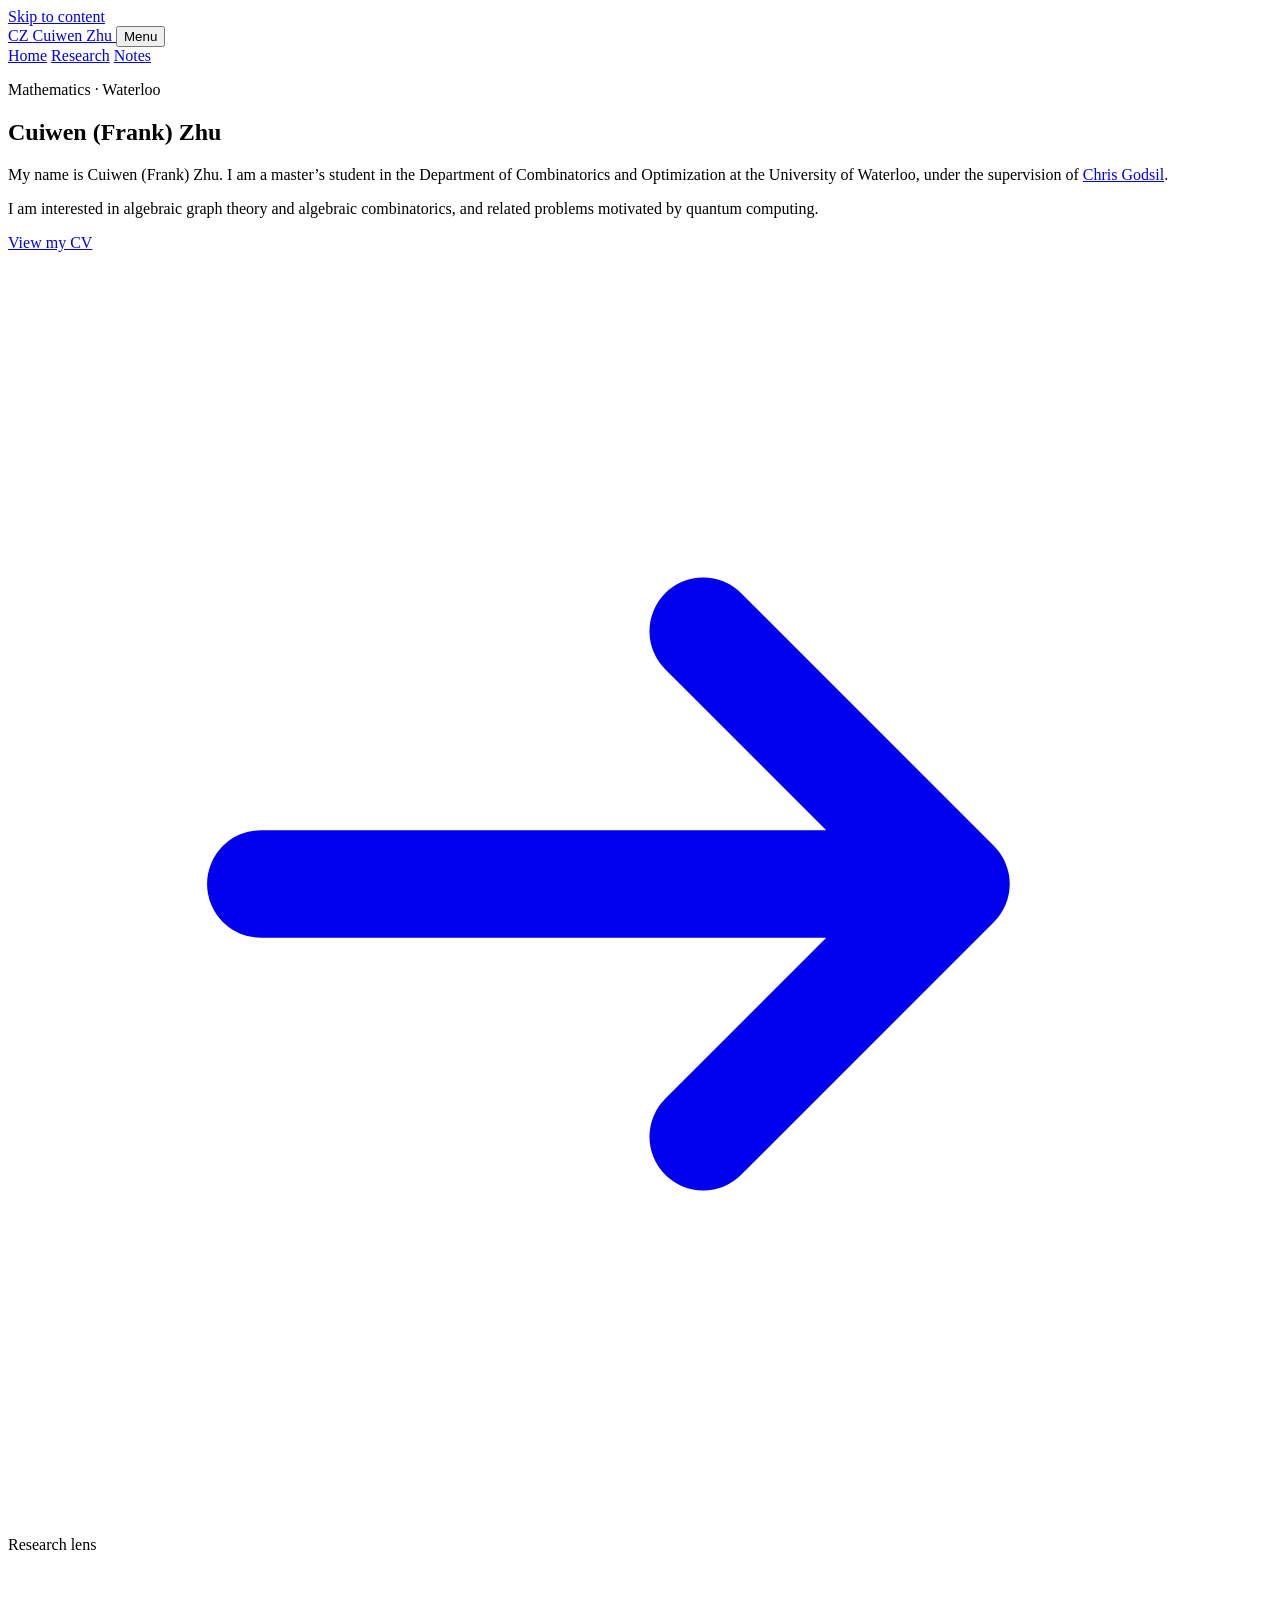
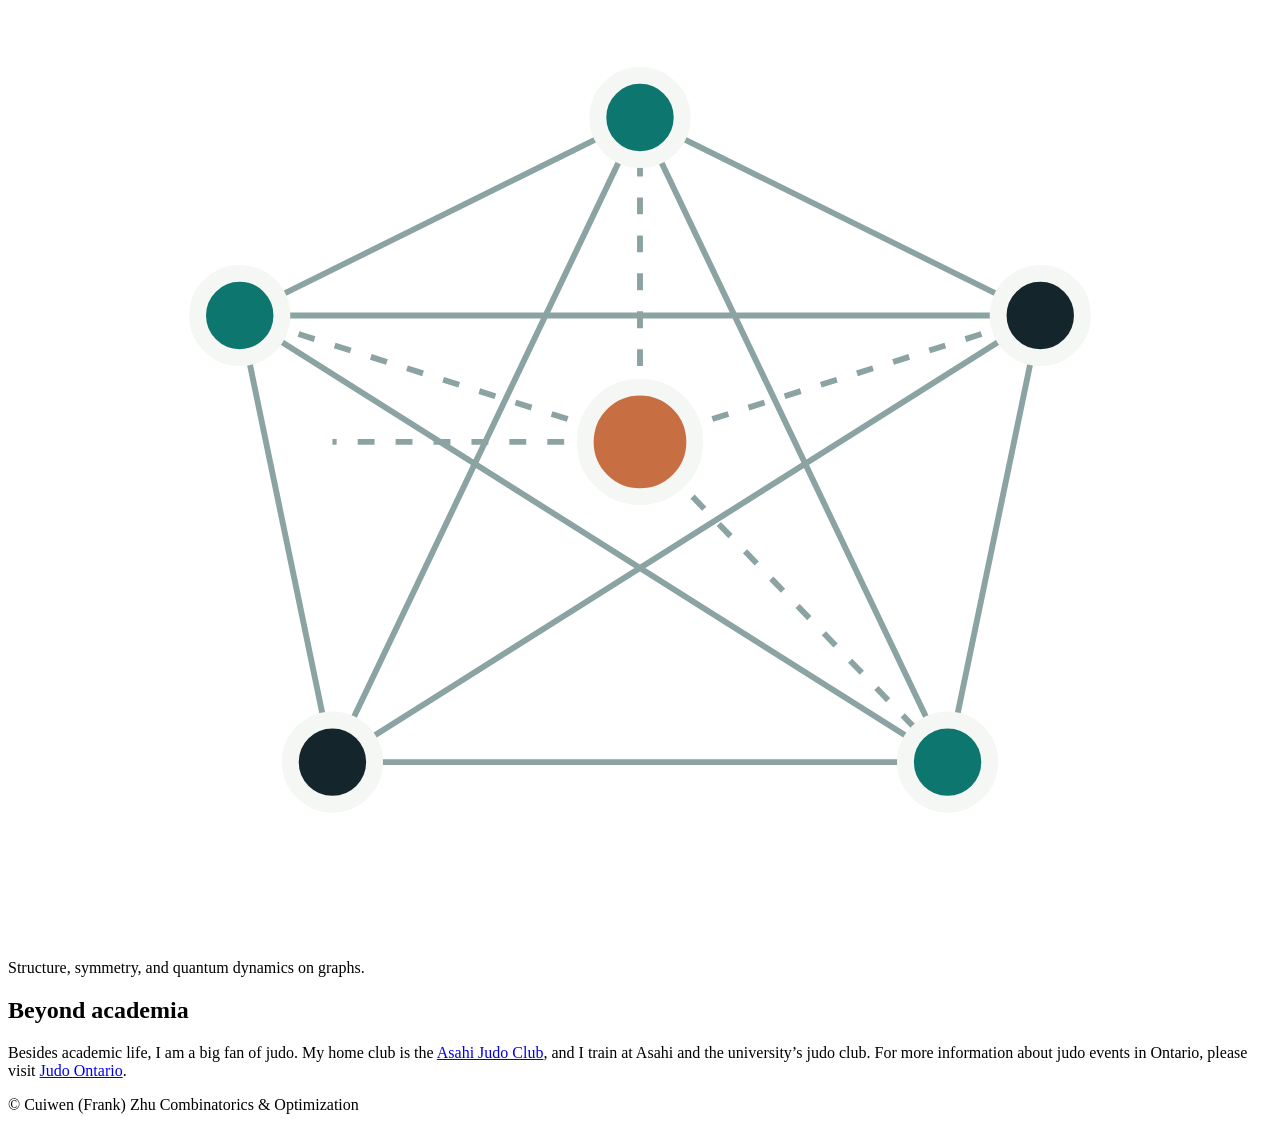
==== index.html @ d92edae8 "Add files via upload" ====
<!doctype html>
<html lang="en">
  <head>
    <meta charset="utf-8">
    <meta name="viewport" content="width=device-width, initial-scale=1">
    <meta name="description" content="Cuiwen (Frank) Zhu — master's student in Combinatorics and Optimization at the University of Waterloo.">
    <meta name="theme-color" content="#f5f7f4">
    <title>Cuiwen (Frank) Zhu</title>
    <link rel="icon" type="image/svg+xml" href="data:image/svg+xml,%3Csvg xmlns='http://www.w3.org/2000/svg' viewBox='0 0 64 64'%3E%3Crect width='64' height='64' rx='32' fill='%2314262c'/%3E%3Ccircle cx='20' cy='32' r='5' fill='%23f5f7f4'/%3E%3Ccircle cx='44' cy='18' r='5' fill='%23c86e43'/%3E%3Ccircle cx='44' cy='46' r='5' fill='%230c766f'/%3E%3Cpath d='M24 29 40 20M24 35l16 9M44 23v18' stroke='%23f5f7f4' stroke-width='3'/%3E%3C/svg%3E">
    <link rel="stylesheet" href="assets/styles.css">
    <script src="assets/site.js" defer></script>
  </head>
  <body>
    <a class="skip-link" href="#main-content">Skip to content</a>
    <header class="site-header">
      <div class="nav-shell">
        <a class="brand" href="index.html" aria-label="Cuiwen Zhu, home">
          <span class="brand-mark" aria-hidden="true">CZ</span>
          <span class="brand-name">Cuiwen Zhu</span>
        </a>
        <button class="nav-toggle" type="button" aria-expanded="false" aria-controls="site-navigation">Menu</button>
        <nav class="site-nav" id="site-navigation" aria-label="Primary navigation">
          <a href="index.html" aria-current="page">Home</a>
          <a href="research.html">Research</a>
          <a href="notes.html">Notes</a>
        </nav>
      </div>
    </header>

    <main class="page-shell" id="main-content">
      <div class="intro-grid">
        <section aria-labelledby="home-title">
          <p class="eyebrow">Mathematics · Waterloo</p>
          <h1 id="home-title">Cuiwen <span>(Frank) Zhu</span></h1>
          <p class="lede">
            My name is Cuiwen (Frank) Zhu. I am a master’s student in the Department of Combinatorics and Optimization at the University of Waterloo, under the supervision of
            <a class="text-link" href="https://www.math.uwaterloo.ca/~cgodsil/" target="_blank" rel="noreferrer">Chris Godsil</a>.
          </p>
          <p class="body-copy">
            I am interested in algebraic graph theory and algebraic combinatorics, and related problems motivated by quantum computing.
          </p>
          <a class="button-link" href="assets/CV_Frank_Zhu.pdf" target="_blank">
            View my CV
            <svg viewBox="0 0 20 20" fill="none" aria-hidden="true">
              <path d="M4 10h11M11 6l4 4-4 4" stroke="currentColor" stroke-width="1.7" stroke-linecap="round" stroke-linejoin="round"/>
            </svg>
          </a>
        </section>

        <aside class="research-mark" aria-label="Abstract graph motif">
          <p class="eyebrow">Research lens</p>
          <svg viewBox="0 0 300 230" role="img" aria-labelledby="graph-title graph-desc">
            <title id="graph-title">A symmetric graph</title>
            <desc id="graph-desc">Seven vertices connected in a circular, symmetric pattern.</desc>
            <g fill="none" stroke="#8ba3a2" stroke-width="1.4">
              <path d="M150 35 245 82 223 188 77 188 55 82Z"/>
              <path d="M150 35 223 188M150 35 77 188M245 82 77 188M55 82l168 106M55 82h190"/>
              <path d="M150 112 150 35M150 112l95-30M150 112l73 76M150 112H77M150 112 55 82" stroke-dasharray="4 5"/>
            </g>
            <g stroke="#f5f7f4" stroke-width="4">
              <circle cx="150" cy="35" r="10" fill="#0c766f"/>
              <circle cx="245" cy="82" r="10" fill="#14262c"/>
              <circle cx="223" cy="188" r="10" fill="#0c766f"/>
              <circle cx="77" cy="188" r="10" fill="#14262c"/>
              <circle cx="55" cy="82" r="10" fill="#0c766f"/>
              <circle cx="150" cy="112" r="13" fill="#c86e43"/>
            </g>
          </svg>
          <p class="mark-caption">Structure, symmetry, and quantum dynamics on graphs.</p>
        </aside>
      </div>

      <section class="judo-note" aria-labelledby="beyond-title">
        <h2 id="beyond-title">Beyond academia</h2>
        <p>
          Besides academic life, I am a big fan of judo. My home club is the
          <a class="text-link" href="https://www.asahijudoclub.ca/" target="_blank" rel="noreferrer">Asahi Judo Club</a>, and I train at Asahi and the university’s judo club.
          For more information about judo events in Ontario, please visit <a class="text-link" href="https://www.judoontario.ca/" target="_blank" rel="noreferrer">Judo Ontario</a>.
        </p>
      </section>
    </main>

    <footer class="site-footer">
      <span>© <span data-year></span> Cuiwen (Frank) Zhu</span>
      <span>Combinatorics &amp; Optimization</span>
    </footer>
  </body>
</html>
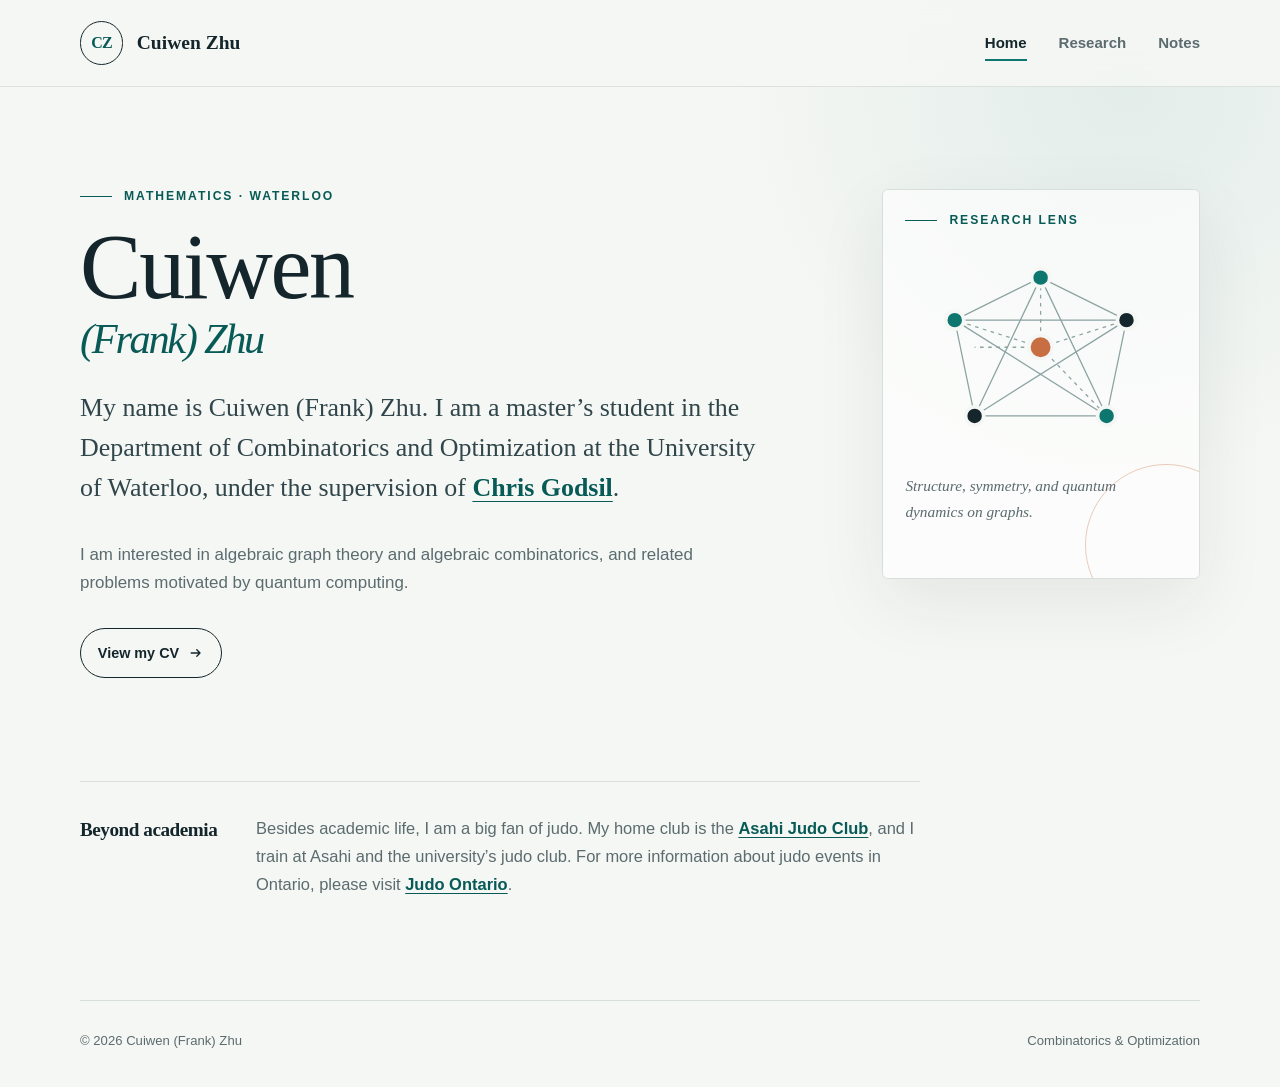
==== commit 61072efb: "Add files via upload" ====
--- a/index.html
+++ b/index.html
@@ -7,8 +7,8 @@
     <meta name="theme-color" content="#f5f7f4">
     <title>Cuiwen (Frank) Zhu</title>
     <link rel="icon" type="image/svg+xml" href="data:image/svg+xml,%3Csvg xmlns='http://www.w3.org/2000/svg' viewBox='0 0 64 64'%3E%3Crect width='64' height='64' rx='32' fill='%2314262c'/%3E%3Ccircle cx='20' cy='32' r='5' fill='%23f5f7f4'/%3E%3Ccircle cx='44' cy='18' r='5' fill='%23c86e43'/%3E%3Ccircle cx='44' cy='46' r='5' fill='%230c766f'/%3E%3Cpath d='M24 29 40 20M24 35l16 9M44 23v18' stroke='%23f5f7f4' stroke-width='3'/%3E%3C/svg%3E">
-    <link rel="stylesheet" href="assets/styles.css">
-    <script src="assets/site.js" defer></script>
+    <link rel="stylesheet" href="styles.css">
+    <script src="site.js" defer></script>
   </head>
   <body>
     <a class="skip-link" href="#main-content">Skip to content</a>
@@ -39,7 +39,7 @@
           <p class="body-copy">
             I am interested in algebraic graph theory and algebraic combinatorics, and related problems motivated by quantum computing.
           </p>
-          <a class="button-link" href="assets/CV_Frank_Zhu.pdf" target="_blank">
+          <a class="button-link" href="CV_Frank_Zhu.pdf" target="_blank">
             View my CV
             <svg viewBox="0 0 20 20" fill="none" aria-hidden="true">
               <path d="M4 10h11M11 6l4 4-4 4" stroke="currentColor" stroke-width="1.7" stroke-linecap="round" stroke-linejoin="round"/>
--- a/styles.css
+++ b/styles.css
@@ -0,0 +1,635 @@
+:root {
+  --paper: #f5f7f4;
+  --paper-bright: #ffffff;
+  --ink: #14262c;
+  --muted: #5b6b6e;
+  --line: #d6dfdc;
+  --teal: #0c766f;
+  --teal-dark: #075a55;
+  --orange: #c86e43;
+  --shadow: 0 24px 70px rgba(20, 38, 44, 0.08);
+  --serif: "Iowan Old Style", "Palatino Linotype", Palatino, Georgia, serif;
+  --sans: Inter, ui-sans-serif, -apple-system, BlinkMacSystemFont, "Segoe UI", sans-serif;
+}
+
+* {
+  box-sizing: border-box;
+}
+
+html {
+  scroll-behavior: smooth;
+}
+
+body {
+  margin: 0;
+  min-width: 320px;
+  background:
+    radial-gradient(circle at 88% 8%, rgba(12, 118, 111, 0.08), transparent 25rem),
+    var(--paper);
+  color: var(--ink);
+  font-family: var(--sans);
+  font-size: 1rem;
+  line-height: 1.7;
+  -webkit-font-smoothing: antialiased;
+}
+
+a {
+  color: var(--teal-dark);
+  text-decoration-thickness: 1px;
+  text-underline-offset: 0.2em;
+}
+
+a:hover {
+  color: var(--orange);
+}
+
+a:focus-visible,
+button:focus-visible {
+  outline: 3px solid rgba(12, 118, 111, 0.32);
+  outline-offset: 4px;
+}
+
+.skip-link {
+  position: fixed;
+  z-index: 100;
+  top: 0.75rem;
+  left: 0.75rem;
+  transform: translateY(-180%);
+  padding: 0.6rem 0.9rem;
+  border-radius: 0.3rem;
+  background: var(--ink);
+  color: white;
+}
+
+.skip-link:focus {
+  transform: translateY(0);
+}
+
+.site-header {
+  position: relative;
+  z-index: 10;
+  border-bottom: 1px solid rgba(20, 38, 44, 0.1);
+  background: rgba(245, 247, 244, 0.86);
+  backdrop-filter: blur(14px);
+}
+
+.nav-shell,
+.page-shell,
+.site-footer {
+  width: min(1120px, calc(100% - 3rem));
+  margin-inline: auto;
+}
+
+.nav-shell {
+  min-height: 86px;
+  display: flex;
+  align-items: center;
+  justify-content: space-between;
+  gap: 2rem;
+}
+
+.brand {
+  display: inline-flex;
+  align-items: center;
+  gap: 0.85rem;
+  color: var(--ink);
+  text-decoration: none;
+}
+
+.brand-mark {
+  display: grid;
+  width: 2.7rem;
+  aspect-ratio: 1;
+  place-items: center;
+  border: 1px solid var(--ink);
+  border-radius: 50%;
+  color: var(--teal-dark);
+  font-family: var(--serif);
+  font-size: 1rem;
+  font-weight: 700;
+  letter-spacing: -0.05em;
+}
+
+.brand-name {
+  font-family: var(--serif);
+  font-size: 1.22rem;
+  font-weight: 700;
+}
+
+.nav-toggle {
+  display: none;
+  border: 0;
+  background: transparent;
+  color: var(--ink);
+  font: inherit;
+  font-weight: 650;
+  cursor: pointer;
+}
+
+.site-nav {
+  display: flex;
+  align-items: center;
+  gap: 2rem;
+}
+
+.site-nav a {
+  position: relative;
+  padding: 0.6rem 0;
+  color: var(--muted);
+  font-size: 0.94rem;
+  font-weight: 650;
+  text-decoration: none;
+}
+
+.site-nav a::after {
+  position: absolute;
+  right: 0;
+  bottom: 0.25rem;
+  left: 0;
+  height: 2px;
+  content: "";
+  background: var(--teal);
+  transform: scaleX(0);
+  transform-origin: right;
+  transition: transform 180ms ease;
+}
+
+.site-nav a:hover,
+.site-nav a[aria-current="page"] {
+  color: var(--ink);
+}
+
+.site-nav a:hover::after,
+.site-nav a[aria-current="page"]::after {
+  transform: scaleX(1);
+  transform-origin: left;
+}
+
+.page-shell {
+  padding-block: clamp(3.8rem, 8vw, 7rem) clamp(4.5rem, 8vw, 7.5rem);
+}
+
+.eyebrow {
+  display: flex;
+  align-items: center;
+  gap: 0.75rem;
+  margin: 0 0 1.15rem;
+  color: var(--teal-dark);
+  font-size: 0.76rem;
+  font-weight: 800;
+  letter-spacing: 0.16em;
+  line-height: 1.2;
+  text-transform: uppercase;
+}
+
+.eyebrow::before {
+  width: 2rem;
+  height: 1px;
+  content: "";
+  background: currentColor;
+}
+
+h1,
+h2,
+h3,
+p {
+  margin-top: 0;
+}
+
+h1,
+h2,
+h3 {
+  font-family: var(--serif);
+  letter-spacing: -0.025em;
+}
+
+h1 {
+  max-width: 12ch;
+  margin-bottom: 1.4rem;
+  font-size: clamp(3.1rem, 7.2vw, 6.6rem);
+  font-weight: 500;
+  line-height: 0.98;
+}
+
+h1 span {
+  display: block;
+  color: var(--teal-dark);
+  font-size: 0.46em;
+  font-style: italic;
+  line-height: 1.25;
+}
+
+.intro-grid {
+  display: grid;
+  grid-template-columns: minmax(0, 1.65fr) minmax(280px, 0.75fr);
+  gap: clamp(3rem, 8vw, 8rem);
+  align-items: start;
+}
+
+.lede {
+  max-width: 680px;
+  margin-bottom: 2rem;
+  color: #31464b;
+  font-family: var(--serif);
+  font-size: clamp(1.25rem, 2.2vw, 1.62rem);
+  line-height: 1.55;
+}
+
+.body-copy {
+  max-width: 680px;
+  margin-bottom: 1.5rem;
+  color: var(--muted);
+  font-size: 1.06rem;
+}
+
+.text-link {
+  font-weight: 700;
+}
+
+.button-link {
+  display: inline-flex;
+  align-items: center;
+  gap: 0.55rem;
+  margin-top: 0.35rem;
+  padding: 0.75rem 1.05rem;
+  border: 1px solid var(--ink);
+  border-radius: 999px;
+  color: var(--ink);
+  font-size: 0.9rem;
+  font-weight: 750;
+  text-decoration: none;
+  transition: background-color 180ms ease, color 180ms ease, transform 180ms ease;
+}
+
+.button-link:hover {
+  background: var(--ink);
+  color: white;
+  transform: translateY(-2px);
+}
+
+.button-link svg {
+  width: 1rem;
+  height: 1rem;
+}
+
+.research-mark {
+  position: relative;
+  min-height: 390px;
+  padding: 1.4rem;
+  border: 1px solid var(--line);
+  border-radius: 0.35rem;
+  background: rgba(255, 255, 255, 0.65);
+  box-shadow: var(--shadow);
+  overflow: hidden;
+}
+
+.research-mark::after {
+  position: absolute;
+  right: -3rem;
+  bottom: -3rem;
+  width: 10rem;
+  aspect-ratio: 1;
+  border: 1px solid rgba(200, 110, 67, 0.35);
+  border-radius: 50%;
+  content: "";
+}
+
+.research-mark svg {
+  display: block;
+  width: 100%;
+  height: auto;
+  margin-top: 1rem;
+}
+
+.mark-caption {
+  margin: 1.2rem 0 0;
+  color: var(--muted);
+  font-family: var(--serif);
+  font-size: 0.96rem;
+  font-style: italic;
+}
+
+.judo-note {
+  display: grid;
+  grid-template-columns: 9rem minmax(0, 1fr);
+  gap: 2rem;
+  max-width: 840px;
+  margin-top: clamp(4rem, 8vw, 7rem);
+  padding-top: 2rem;
+  border-top: 1px solid var(--line);
+}
+
+.judo-note h2 {
+  margin: 0;
+  font-size: 1.2rem;
+}
+
+.judo-note p {
+  margin: 0;
+  color: var(--muted);
+  font-size: 1.03rem;
+}
+
+.page-heading {
+  display: grid;
+  grid-template-columns: minmax(0, 1fr) minmax(260px, 0.55fr);
+  gap: 3rem;
+  align-items: end;
+  padding-bottom: clamp(3rem, 6vw, 5rem);
+  border-bottom: 1px solid var(--line);
+}
+
+.page-heading h1 {
+  margin: 0;
+  font-size: clamp(3.3rem, 7vw, 6.4rem);
+}
+
+.page-heading .summary {
+  margin: 0 0 0.3rem;
+  color: var(--muted);
+  font-size: 1.04rem;
+}
+
+.content-section {
+  padding-top: clamp(3rem, 6vw, 5rem);
+}
+
+.section-grid {
+  display: grid;
+  grid-template-columns: minmax(180px, 0.42fr) minmax(0, 1.45fr);
+  gap: clamp(2rem, 6vw, 6rem);
+}
+
+.section-title {
+  margin: 0;
+  font-size: clamp(1.5rem, 3vw, 2rem);
+  line-height: 1.2;
+}
+
+.research-copy {
+  max-width: 760px;
+  color: #31464b;
+  font-family: var(--serif);
+  font-size: clamp(1.2rem, 2.2vw, 1.48rem);
+  line-height: 1.65;
+}
+
+.focus-list {
+  display: grid;
+  grid-template-columns: repeat(3, 1fr);
+  gap: 1rem;
+  margin-top: 2.25rem;
+}
+
+.focus-item {
+  min-height: 11rem;
+  padding: 1.35rem;
+  border-top: 3px solid var(--teal);
+  background: var(--paper-bright);
+}
+
+.focus-number {
+  color: var(--orange);
+  font-family: var(--serif);
+  font-size: 0.9rem;
+  font-style: italic;
+}
+
+.focus-item h3 {
+  margin: 2.7rem 0 0;
+  font-size: 1.12rem;
+  line-height: 1.3;
+}
+
+.publication {
+  padding: 0.15rem 0;
+}
+
+.publication h3 {
+  margin: 0 0 0.15rem;
+  font-family: var(--sans);
+  font-size: clamp(1.05rem, 2vw, 1.25rem);
+  font-weight: 400;
+  letter-spacing: 0;
+  line-height: 1.45;
+}
+
+.publication cite {
+  font-style: italic;
+}
+
+.publication p {
+  margin: 0 0 0.05rem;
+  color: var(--muted);
+  font-size: 1rem;
+}
+
+.publication-link {
+  display: inline-block;
+  font-size: 1rem;
+  font-weight: 600;
+}
+
+.publication-link:hover {
+  color: var(--orange);
+}
+
+.notes-intro {
+  max-width: 680px;
+  color: var(--muted);
+  font-size: 1.06rem;
+}
+
+.notes-grid {
+  display: grid;
+  grid-template-columns: repeat(2, minmax(0, 1fr));
+  gap: 1.2rem;
+  margin-top: 2.5rem;
+}
+
+.note-group {
+  min-height: 240px;
+  padding: clamp(1.5rem, 4vw, 2.2rem);
+  border: 1px solid var(--line);
+  background: rgba(255, 255, 255, 0.54);
+}
+
+.note-group-tag {
+  color: var(--teal-dark);
+  font-size: 0.75rem;
+  font-weight: 800;
+  letter-spacing: 0.14em;
+  text-transform: uppercase;
+}
+
+.note-group h2 {
+  margin: 2.4rem 0 0.75rem;
+  font-size: clamp(1.65rem, 3vw, 2.2rem);
+}
+
+.note-group p {
+  max-width: 36rem;
+  margin: 0;
+  color: var(--muted);
+}
+
+.note-list {
+  margin-top: 1.6rem;
+  padding-top: 1.35rem;
+  border-top: 1px solid var(--line);
+}
+
+.note-entry h3 {
+  margin: 0 0 0.2rem;
+  font-size: 1.15rem;
+  line-height: 1.4;
+}
+
+.note-entry h3 a {
+  color: var(--ink);
+  text-decoration: none;
+}
+
+.note-entry h3 a:hover {
+  color: var(--teal-dark);
+  text-decoration: underline;
+}
+
+.note-entry p {
+  font-size: 0.9rem;
+}
+
+.note-entry + .note-entry {
+  margin-top: 1.25rem;
+  padding-top: 1.25rem;
+  border-top: 1px solid var(--line);
+}
+
+.note-pdf-link {
+  display: inline-block;
+  margin-top: 0.75rem;
+  font-size: 0.9rem;
+  font-weight: 700;
+}
+
+.edit-hint {
+  margin-top: 1.2rem;
+  padding: 1rem 1.1rem;
+  border-left: 3px solid var(--orange);
+  background: rgba(200, 110, 67, 0.06);
+  color: var(--muted);
+  font-size: 0.9rem;
+}
+
+.site-footer {
+  display: flex;
+  justify-content: space-between;
+  gap: 2rem;
+  padding-block: 1.8rem 2.2rem;
+  border-top: 1px solid var(--line);
+  color: var(--muted);
+  font-size: 0.82rem;
+}
+
+@media (max-width: 800px) {
+  .nav-shell,
+  .page-shell,
+  .site-footer {
+    width: min(100% - 2rem, 680px);
+  }
+
+  .nav-shell {
+    min-height: 74px;
+    flex-wrap: wrap;
+    padding-block: 0.75rem;
+  }
+
+  .nav-toggle {
+    display: inline-flex;
+    padding: 0.55rem 0;
+  }
+
+  .site-nav {
+    display: none;
+    width: 100%;
+    gap: 0;
+    padding-top: 0.3rem;
+    border-top: 1px solid var(--line);
+  }
+
+  .site-nav.is-open {
+    display: grid;
+  }
+
+  .site-nav a {
+    padding: 0.7rem 0;
+  }
+
+  .site-nav a::after {
+    display: none;
+  }
+
+  .intro-grid,
+  .page-heading,
+  .section-grid {
+    grid-template-columns: 1fr;
+  }
+
+  .intro-grid {
+    gap: 3.5rem;
+  }
+
+  .research-mark {
+    min-height: auto;
+    max-width: 430px;
+  }
+
+  .page-heading {
+    gap: 1.25rem;
+  }
+
+  .page-heading h1 {
+    max-width: 100%;
+  }
+
+  .focus-list {
+    grid-template-columns: 1fr;
+  }
+
+  .focus-item {
+    min-height: 8rem;
+  }
+
+  .focus-item h3 {
+    margin-top: 1.8rem;
+  }
+}
+
+@media (max-width: 560px) {
+  .page-shell {
+    padding-top: 3.2rem;
+  }
+
+  .brand-name {
+    font-size: 1.02rem;
+  }
+
+  .judo-note,
+  .notes-grid {
+    grid-template-columns: 1fr;
+  }
+
+  .site-footer {
+    flex-direction: column;
+    gap: 0.25rem;
+  }
+}
+
+@media (prefers-reduced-motion: reduce) {
+  *,
+  *::before,
+  *::after {
+    scroll-behavior: auto !important;
+    transition-duration: 0.01ms !important;
+  }
+}
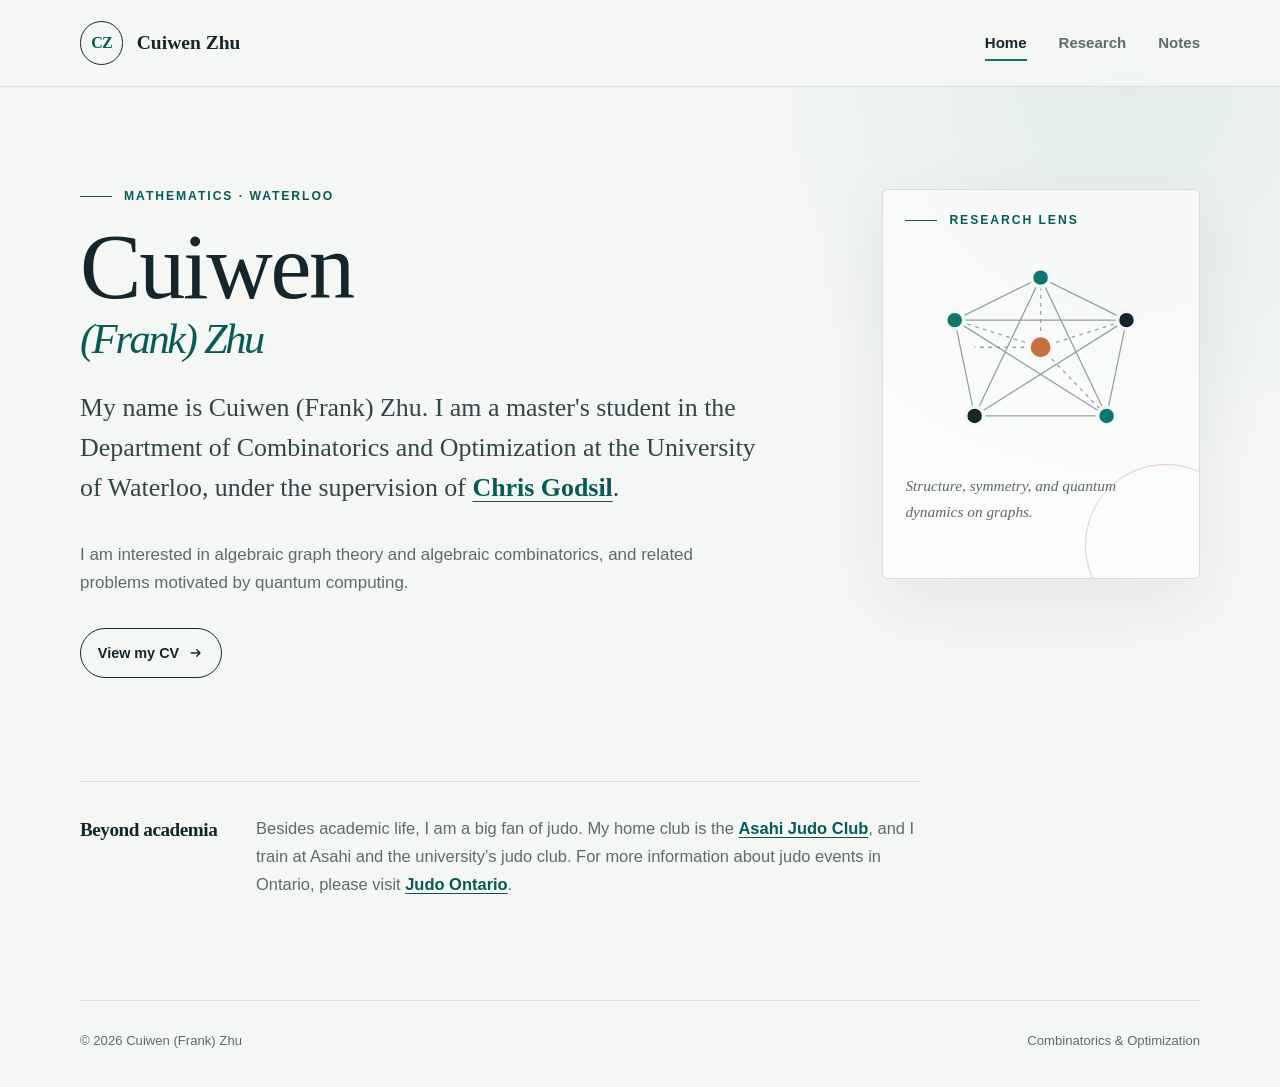
==== commit 196c8fca: "Add files via upload" ====
--- a/index.html
+++ b/index.html
@@ -33,7 +33,7 @@
           <p class="eyebrow">Mathematics · Waterloo</p>
           <h1 id="home-title">Cuiwen <span>(Frank) Zhu</span></h1>
           <p class="lede">
-            My name is Cuiwen (Frank) Zhu. I am a master’s student in the Department of Combinatorics and Optimization at the University of Waterloo, under the supervision of
+            My name is Cuiwen (Frank) Zhu. I am a master's student in the Department of Combinatorics and Optimization at the University of Waterloo, under the supervision of
             <a class="text-link" href="https://www.math.uwaterloo.ca/~cgodsil/" target="_blank" rel="noreferrer">Chris Godsil</a>.
           </p>
           <p class="body-copy">
